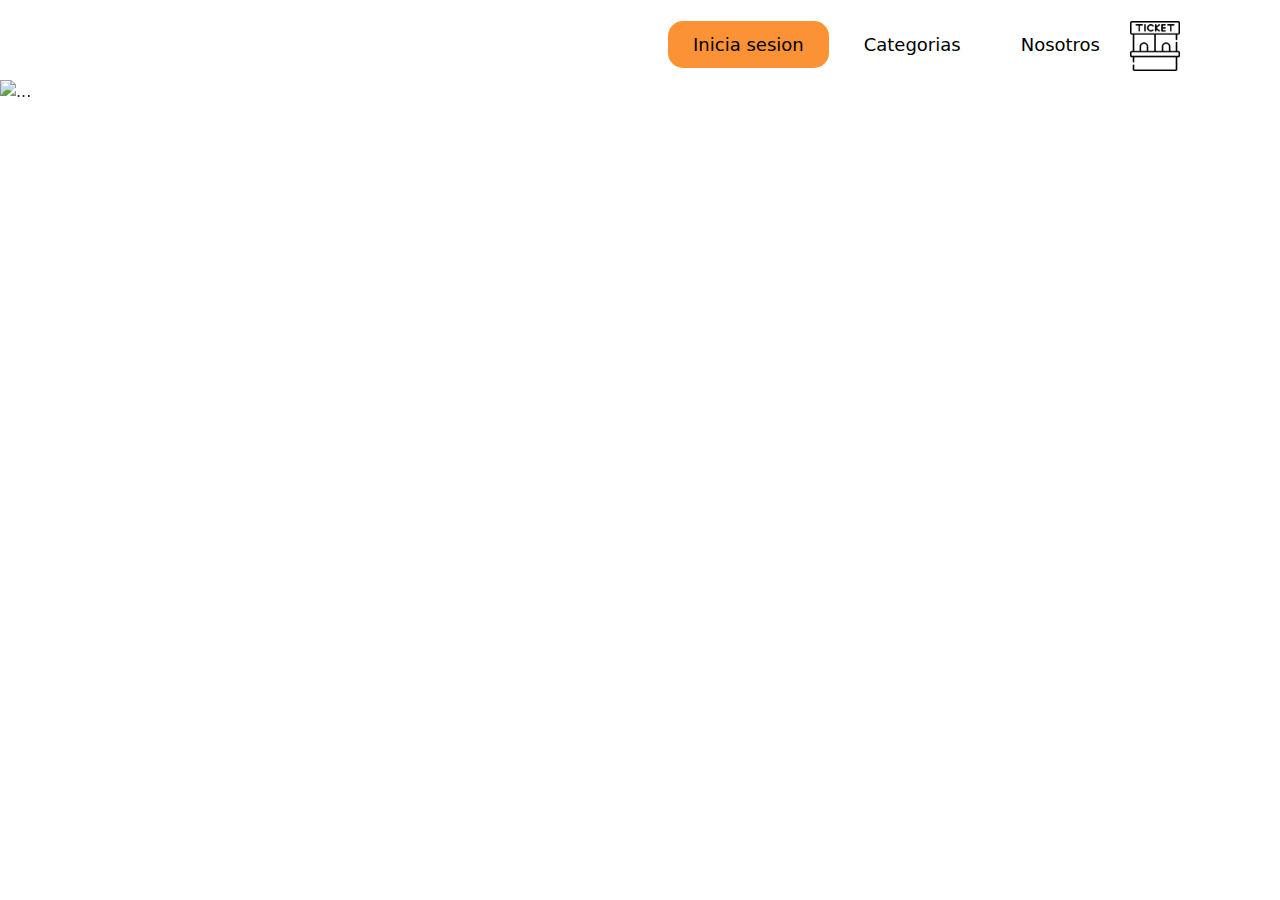
==== index.html @ 183d72af "index pagina peliculas" ====
<!DOCTYPE html>
<html lang="en">
<head>
    <meta charset="UTF-8">
    <meta name="viewport" content="width=device-width, initial-scale=1.0">
    <title>Document</title>
    <link rel="stylesheet" href="./style.css">
    <link href="https://cdn.jsdelivr.net/npm/bootstrap@5.3.3/dist/css/bootstrap.min.css" rel="stylesheet" integrity="sha384-QWTKZyjpPEjISv5WaRU9OFeRpok6YctnYmDr5pNlyT2bRjXh0JMhjY6hW+ALEwIH" crossorigin="anonymous">
</head>
<body>
    <header>
        <a href="">
          <div class="pic">
              <img src="" alt="">
          </div>
      </a>
        <div class="bars">
          <div class="line"></div>
          <div class="line"></div>
          <div class="line"></div>
        </div>
        <nav class="nav-bar">
          <ul>
            <li>
              <a href= "" class="active">Inicia sesion</a>
            </li>
              <li>
                <a href="">Categorias</a>
              </li>
              <li>
                <a href="">Nosotros</a>
              </li>
            <a href="">
                <div class="pic">
                    <img src="./Sources/taquilla-de-entradas.png" alt="" width="50px">
                </div>
            </a>
          </ul>
        </nav>
    </header>
    <main>
        <div id="carouselExampleSlidesOnly" class="carousel slide" data-bs-ride="carousel">
            <div class="carousel-inner">
              <div class="carousel-item active">
                <img src="..." class="d-block w-100" alt="...">
              </div>
              <div class="carousel-item">
                <img src="..." class="d-block w-100" alt="...">
              </div>
              <div class="carousel-item">
                <img src="..." class="d-block w-100" alt="...">
              </div>
            </div>
          </div>
    </main>


    <script src="https://cdn.jsdelivr.net/npm/bootstrap@5.3.3/dist/js/bootstrap.bundle.min.js" integrity="sha384-YvpcrYf0tY3lHB60NNkmXc5s9fDVZLESaAA55NDzOxhy9GkcIdslK1eN7N6jIeHz" crossorigin="anonymous"></script>
    <script src="./main.js" defer></script>
</body>
</html>
---- style.css ----
* {
    margin: 0;
    padding: 0;
    box-sizing: border-box;
    list-style: none;
}

header {
    background-color: white;
    width: 100%;
    height: 80px;
    display: flex;
    align-items: center;
    justify-content: space-between;
    padding: 0 100px;
}
header .pic {
    cursor: pointer;
}
header .pic img {
    width: 50px;
    transition: all, 0.3s;
}

header .pic img:hover {
    transform: scale(1.2);
}
.bars {
    display: none;
}
.nav-bar ul {
    display: flex;
    margin-top: 5%;
   
}
.nav-bar ul li a {
    text-decoration: none;
    color: black;
    display: block;
    font-size: 18px;
    padding: 10px 25px;
    border-radius: 15px;
    transition: 0.2s;
    margin: 0 5px;

}
.nav-bar ul li a:hover {
    color: black;
    background-color: rgb(252, 146, 54);
}

.nav-bar ul li a.active {
    color: black;
    background-color: rgb(252, 146, 54);
}

@media (max-width:900px) {
    header {
        padding: 0px 30px;
    }
    .bars {
        display: block;
        cursor: pointer;
    }
    .bars .line {
        width: 30px;
        height: 3px;
        background-color: black;
        margin: 6px 0px;
    }
    .nav-bar {
        height: 0px;
        position: absolute;
        top: 80px;
        left: 0;
        right: 0;
        width: 100vw;
        background-color: white;
        transition: 0.5s;
        overflow: hidden;
        z-index: 2;
    } 
    .nav-bar.active {
        height: 450px;
    }
    .nav-bar ul {
        display: block;
        width: fit-content;
        margin: 80px auto 0 auto;
        text-align: center;
        transition: 0.5s;
        opacity: 0;
    }
    .nav-bar.active ul {
        opacity: 1;
    }
    .nav-bar ul li a {
        margin-bottom: 20px;
    }
}
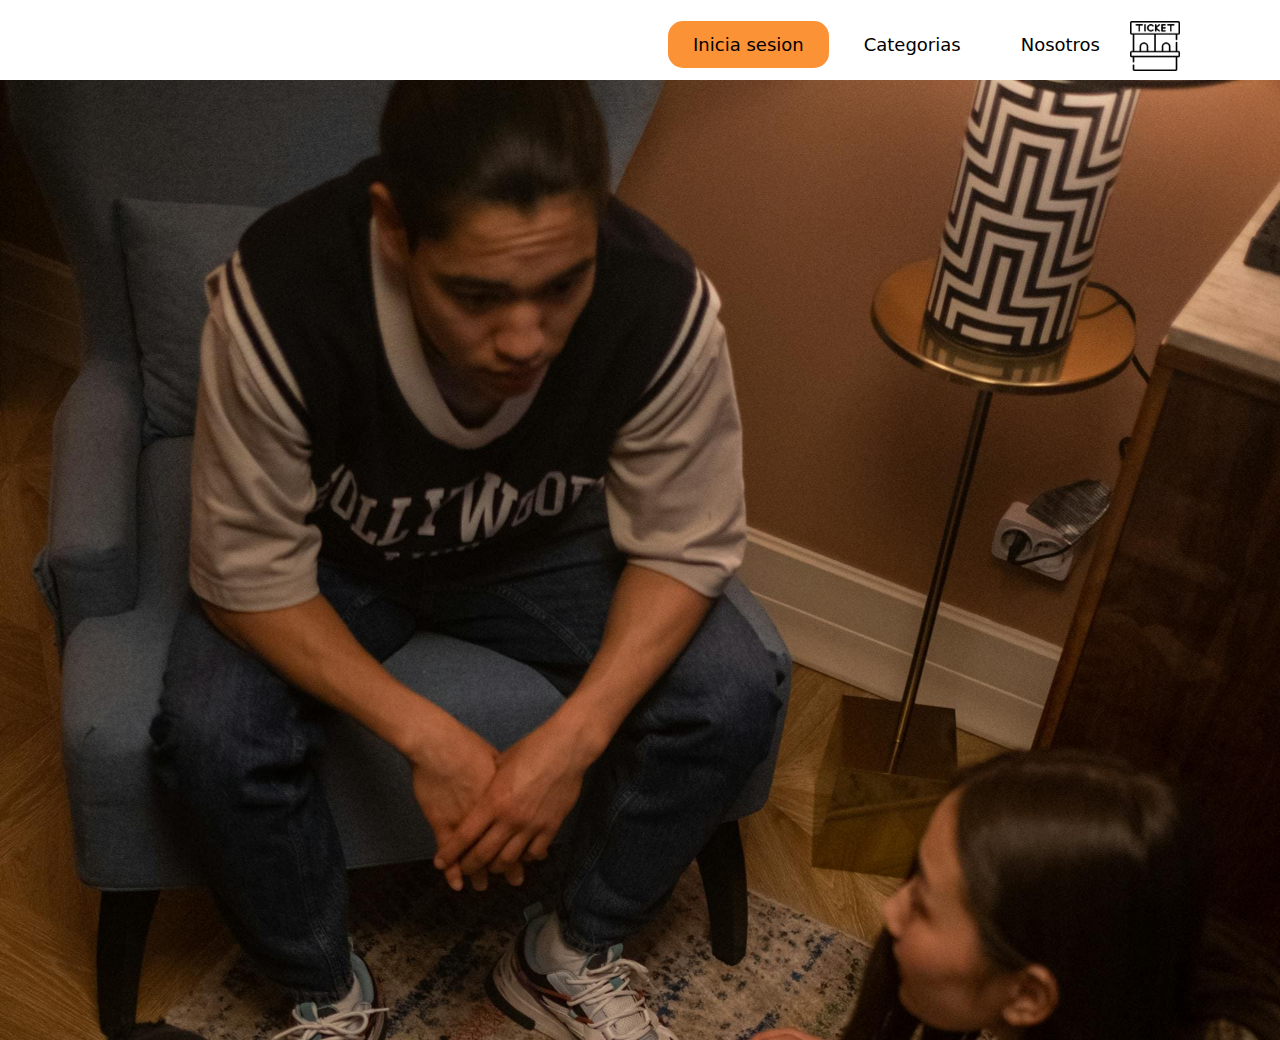
==== commit 1742e12b: "pagina para subir titulos" ====
--- a/index.html
+++ b/index.html
@@ -42,13 +42,13 @@
         <div id="carouselExampleSlidesOnly" class="carousel slide" data-bs-ride="carousel">
             <div class="carousel-inner">
               <div class="carousel-item active">
-                <img src="..." class="d-block w-100" alt="...">
+                <img src="./Sources/Mov&Frie.jpg"  class="d-block w-100" alt="...">
               </div>
               <div class="carousel-item">
-                <img src="..." class="d-block w-100" alt="...">
+                <img src="./Sources/pelis.jpg" class="d-block w-100" alt="...">
               </div>
               <div class="carousel-item">
-                <img src="..." class="d-block w-100" alt="...">
+                <img src="./Sources/BlockB.jpg" class="d-block w-100" alt="...">
               </div>
             </div>
           </div>
--- a/style.css
+++ b/style.css
@@ -54,6 +54,45 @@
     background-color: rgb(252, 146, 54);
 }
 
+.carousel-inner {
+    background-size:cover;
+    background-position: inherit;
+    width: 15%;
+    height: 75vw;
+
+}
+
+/*ADMIN PAGE*/
+.PrincipalContainer {
+    background-image: url("./Sources/BlockB.jpg");
+    background-size: cover;
+    background-repeat: no-repeat;
+    background-position: center;
+    background-attachment:local;
+    display: flex;
+    justify-content: center;
+    align-items: center;
+    height: 100vh;
+    background-color: #f0f0f0; 
+    display: flex;
+    flex-direction: column;
+    align-items: center;
+
+}
+.formulario {
+    background-color: rgb(242, 242, 234);
+    border: 2px solid #cccccc; 
+    border-radius: 10px; 
+    padding: 20px; 
+    box-shadow: 0px 0px 10px 0px rgba(0,0,0,0.1); 
+    max-width: 500px; 
+    width: 100%; 
+    opacity: .8;
+    text-align: center;
+    background-image: none;
+    grid-area: formulario;
+}
+/*End ADMIN PAGE*/
 @media (max-width:900px) {
     header {
         padding: 0px 30px;
